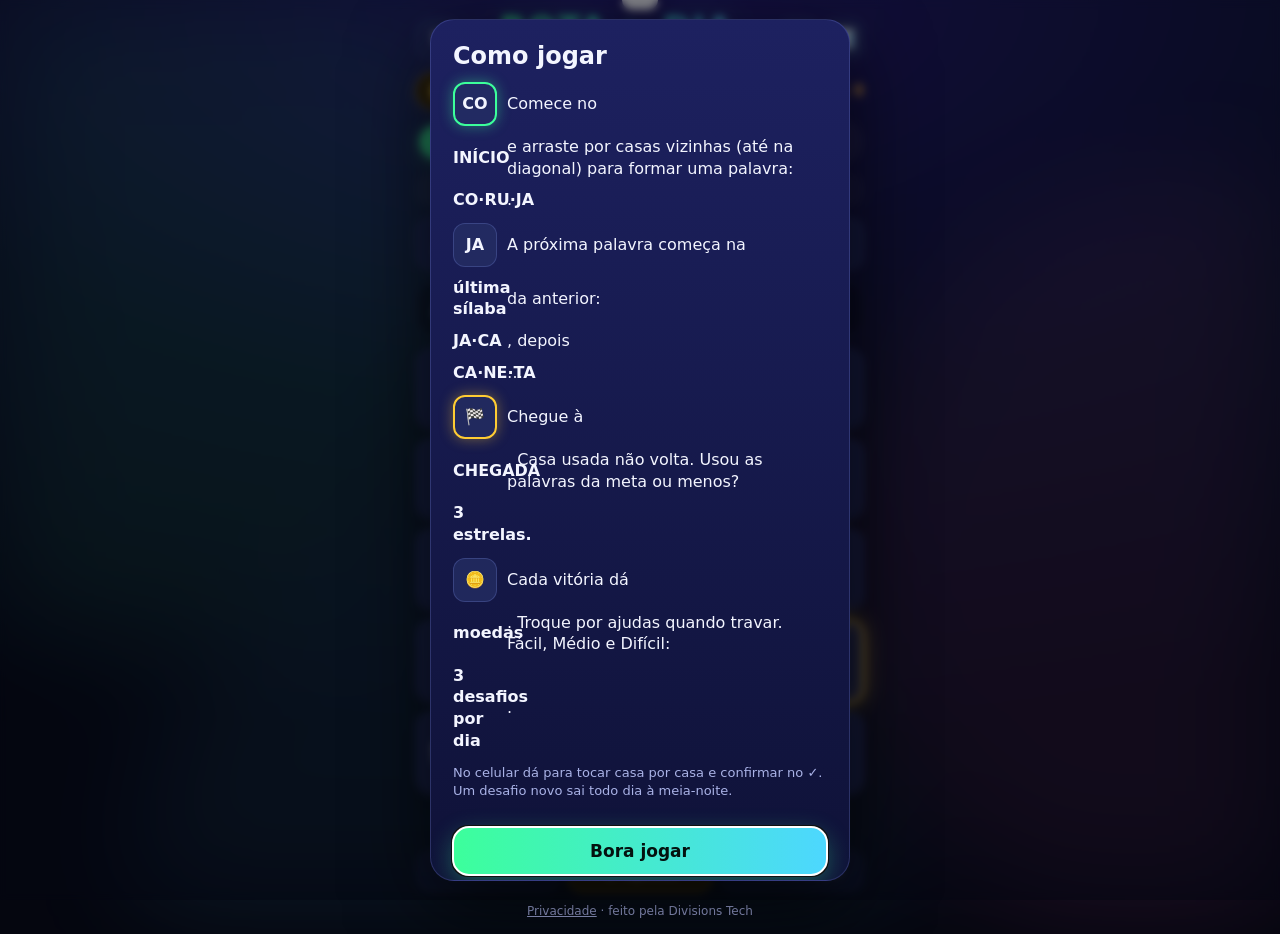
==== index.html @ 800c553f "jogos: Rota do Dia with coins, helps, levels and rewarded video ads Three daily levels, in-game coin" ====
<!doctype html>
<html lang="pt-BR">
<head>
  <meta charset="utf-8">
  <meta name="viewport" content="width=device-width, initial-scale=1, viewport-fit=cover">
  <title>Rota do Dia — o desafio de palavras de hoje</title>
  <meta name="description" content="Um desafio novo por dia: ligue o início à chegada formando palavras com sílabas. Grátis, em português, sem cadastro.">
  <meta name="theme-color" content="#0b1026">
  <meta property="og:title" content="Rota do Dia">
  <meta property="og:description" content="Ligue o início à chegada formando palavras. Um desafio novo todo dia.">
  <meta property="og:image" content="icones/og.png">
  <link rel="manifest" href="manifest.webmanifest">
  <link rel="icon" href="icones/icone.svg" type="image/svg+xml">
  <link rel="apple-touch-icon" href="icones/icone-192.png">
  <link rel="stylesheet" href="estilo.css">
</head>
<body>
  <div class="aurora" aria-hidden="true"><span></span><span></span><span></span></div>

  <main class="app">
    <header class="topo">
      <button class="icone" id="btn-ajuda" aria-label="Como jogar">?</button>
      <div class="marca">
        <h1>ROTA <em>do</em> DIA</h1>
        <p id="subtitulo">Carregando…</p>
      </div>
      <div class="acoes-topo">
        <button class="icone" id="btn-som" aria-label="Som ligado">🔊</button>
        <button class="icone" id="btn-stats" aria-label="Estatísticas">📊</button>
      </div>
    </header>

    <div class="barra-topo">
      <button class="moedas" id="btn-moedas" aria-label="Moedas e loja"><span class="moeda">🪙</span> <b id="saldo">0</b> <span class="mais">+</span></button>
      <span class="seq" id="seq-topo" title="Dias seguidos">🔥 0</span>
    </div>

    <nav class="modos" aria-label="Modo de jogo">
      <button class="modo ativo" data-modo="diario">Desafio do dia</button>
      <button class="modo" data-modo="treino">Treino livre</button>
    </nav>

    <nav class="niveis" aria-label="Dificuldade">
      <button class="nivel" data-nivel="facil">Fácil <i></i></button>
      <button class="nivel ativo" data-nivel="medio">Médio <i></i></button>
      <button class="nivel" data-nivel="dificil">Difícil <i></i></button>
    </nav>

    <section class="painel">
      <div class="meta"><span>Meta</span><strong id="meta">4 palavras</strong></div>
      <div class="meta"><span>Palavras</span><strong id="contagem">0</strong></div>
      <div class="meta"><span>Estrelas</span><strong id="estrelas-prev">⭐⭐⭐</strong></div>
    </section>

    <section class="previa" aria-live="polite">
      <div id="previa-texto" class="previa-texto">Arraste a partir do <b class="tag-inicio">INÍCIO</b></div>
      <div class="previa-botoes">
        <button id="btn-limpar" class="mini" aria-label="Limpar traço" hidden>✕</button>
        <button id="btn-ok" class="mini ok" aria-label="Confirmar palavra" hidden>✓</button>
      </div>
    </section>

    <section class="tabuleiro-wrap">
      <div id="tabuleiro" class="tabuleiro" role="grid" aria-label="Tabuleiro de sílabas"></div>
      <svg id="linhas" class="linhas" aria-hidden="true"></svg>
    </section>

    <section id="trilha" class="trilha" aria-label="Palavras da sua rota"></section>

    <section class="controles">
      <button id="btn-desfazer" class="ctrl">↩ Desfazer</button>
      <button id="btn-dica" class="ctrl destaque">💡 Ajudas</button>
      <button id="btn-recomecar" class="ctrl">⟲ Recomeçar</button>
    </section>

    <footer class="rodape">
      <a href="privacidade.html">Privacidade</a> · feito pela Divisions Tech
    </footer>
  </main>

  <div id="toast" class="toast" role="status" aria-live="polite"></div>
  <canvas id="confete" class="confete" aria-hidden="true"></canvas>

  <dialog id="dlg-ajuda" class="dlg">
    <h2>Como jogar</h2>
    <ol class="passos">
      <li><span class="ex inicio">CO</span> Comece no <b>INÍCIO</b> e arraste por casas vizinhas (até na diagonal) para formar uma palavra: <b>CO·RU·JA</b>.</li>
      <li><span class="ex">JA</span> A próxima palavra começa na <b>última sílaba</b> da anterior: <b>JA·CA</b>, depois <b>CA·NE·TA</b>…</li>
      <li><span class="ex fim">🏁</span> Chegue à <b>CHEGADA</b>. Casa usada não volta. Usou as palavras da meta ou menos? <b>3 estrelas.</b></li>
      <li><span class="ex">🪙</span> Cada vitória dá <b>moedas</b>. Troque por ajudas quando travar. Fácil, Médio e Difícil: <b>3 desafios por dia</b>.</li>
    </ol>
    <p class="nota">No celular dá para tocar casa por casa e confirmar no ✓. Um desafio novo sai todo dia à meia-noite.</p>
    <button class="grande" data-fechar>Bora jogar</button>
  </dialog>

  <dialog id="dlg-vitoria" class="dlg vitoria">
    <p class="selo" id="vit-selo">Rota completa!</p>
    <div class="estrelas-grandes" id="vit-estrelas"></div>
    <p class="vit-resumo" id="vit-resumo"></p>
    <div class="vit-rota" id="vit-rota"></div>
    <div class="premio" id="vit-premio" hidden>
      <span class="premio-valor">+<b id="vit-moedas">0</b> 🪙</span>
      <button class="video" id="btn-dobrar">▶ Dobrar com vídeo</button>
    </div>
    <button class="grande" id="btn-compartilhar">Compartilhar resultado</button>
    <div class="proximo" id="vit-proximo">Próximo desafio em <b id="contador">--:--:--</b></div>
    <div class="linha-botoes">
      <button class="secundario" id="btn-treinar">Treinar mais</button>
      <button class="secundario" data-fechar>Ver tabuleiro</button>
    </div>
  </dialog>

  <dialog id="dlg-stats" class="dlg">
    <h2>Suas estatísticas</h2>
    <div class="numeros">
      <div><strong id="st-jogos">0</strong><span>jogos</span></div>
      <div><strong id="st-vitorias">0</strong><span>rotas</span></div>
      <div><strong id="st-seq">0</strong><span>sequência</span></div>
      <div><strong id="st-melhor">0</strong><span>melhor</span></div>
    </div>
    <h3>Estrelas por rota</h3>
    <div class="barras" id="st-barras"></div>
    <p class="nota">Ficam só neste aparelho.</p>
    <button class="grande" data-fechar>Fechar</button>
  </dialog>

  <dialog id="dlg-loja" class="dlg loja">
    <div class="loja-topo">
      <h2>Ajudas e loja</h2>
      <span class="moedas fixo">🪙 <b id="loja-saldo">0</b></span>
    </div>

    <h3>Para esta partida</h3>
    <div class="itens">
      <div class="item">
        <span class="item-icone">🧭</span>
        <div><b>Próxima palavra</b><small>Acende uma palavra que leva até a chegada. Máx. ⭐⭐</small></div>
        <div class="item-botoes">
          <button class="comprar" data-ajuda="proxima">🪙 30</button>
          <button class="video mini-video" data-video-ajuda="proxima">▶ grátis</button>
        </div>
      </div>
      <div class="item">
        <span class="item-icone">🧹</span>
        <div><b>Limpar o tabuleiro</b><small>Apaga 5 casas que não servem para nada. Não perde estrela.</small></div>
        <div class="item-botoes"><button class="comprar" data-ajuda="apagar">🪙 20</button></div>
      </div>
      <div class="item">
        <span class="item-icone">🗺️</span>
        <div><b>Rota oficial</b><small>Mostra o caminho inteiro do desafio. Máx. ⭐⭐</small></div>
        <div class="item-botoes"><button class="comprar" data-ajuda="rota">🪙 60</button></div>
      </div>
    </div>

    <h3>Ganhe moedas</h3>
    <div class="itens">
      <div class="item" id="item-video-moedas">
        <span class="item-icone">🎬</span>
        <div><b>Assistir um vídeo</b><small>+25 moedas · <span id="videos-restantes">5</span> hoje</small></div>
        <div class="item-botoes"><button class="video" id="btn-video-moedas">▶ +25</button></div>
      </div>
      <div class="item">
        <span class="item-icone">📅</span>
        <div><b>Bônus diário</b><small>Abra o jogo todo dia: 10, 15, 20… até 60 moedas</small></div>
      </div>
    </div>

    <h3>Proteção</h3>
    <div class="itens">
      <div class="item">
        <span class="item-icone">🛡️</span>
        <div><b>Escudo de sequência</b><small>Salva seus dias seguidos se faltar um dia. Você tem <span id="escudos">0</span>.</small></div>
        <div class="item-botoes"><button class="comprar" data-ajuda="escudo">🪙 120</button></div>
      </div>
    </div>

    <h3>Temas do tabuleiro</h3>
    <div class="temas" id="temas"></div>

    <p class="nota">Moedas valem só dentro do jogo: não se compram nem se trocam por dinheiro.</p>
    <button class="grande" data-fechar>Voltar ao jogo</button>
  </dialog>

  <dialog id="dlg-bonus" class="dlg vitoria">
    <p class="selo">Bônus diário</p>
    <p class="bonus-dia" id="bonus-dia">Dia 1</p>
    <div class="bonus-valor">+<b id="bonus-valor">10</b> 🪙</div>
    <div class="bonus-trilha" id="bonus-trilha"></div>
    <button class="video grande-video" id="btn-bonus-dobrar">▶ Dobrar com vídeo</button>
    <button class="grande" data-fechar>Pegar</button>
  </dialog>

  <script type="module" src="jogo.js"></script>
</body>
</html>
---- estilo.css ----
:root {
  --bg: #0b1026;
  --bg2: #1a0b3a;
  --tile: rgba(38, 48, 102, 0.72);
  --tile-borda: rgba(140, 160, 255, 0.22);
  --texto: #f3f5ff;
  --suave: #a9b2e6;
  --inicio: #3cff9b;
  --fim: #ffcc33;
  --traco: #ffffff;
  --perigo: #ff5c7a;
  --raio: 16px;
  font-family: ui-rounded, "SF Pro Rounded", "Nunito", system-ui, "Segoe UI", Roboto, sans-serif;
  color-scheme: dark;
}

* { box-sizing: border-box; -webkit-tap-highlight-color: transparent; }

html, body { margin: 0; min-height: 100%; }

body {
  background: radial-gradient(120% 80% at 50% 0%, #22186b 0%, var(--bg) 55%, #05060f 100%);
  color: var(--texto);
  overflow-x: hidden;
}

button { font: inherit; color: inherit; cursor: pointer; border: 0; background: none; }

/* fundo animado */
.aurora { position: fixed; inset: 0; z-index: -1; overflow: hidden; filter: blur(60px); opacity: .55; }
.aurora span { position: absolute; width: 60vmax; height: 60vmax; border-radius: 50%; animation: flutua 18s ease-in-out infinite alternate; }
.aurora span:nth-child(1) { background: #3cff9b33; left: -20vmax; top: -10vmax; }
.aurora span:nth-child(2) { background: #ff6ad533; right: -25vmax; top: 20vh; animation-duration: 22s; }
.aurora span:nth-child(3) { background: #4dd7ff2e; left: 10vw; bottom: -30vmax; animation-duration: 26s; }
@keyframes flutua { to { transform: translate(8vmax, -6vmax) scale(1.15); } }

.app {
  max-width: 480px; margin: 0 auto; min-height: 100dvh;
  padding: max(12px, env(safe-area-inset-top)) 16px max(16px, env(safe-area-inset-bottom));
  display: flex; flex-direction: column; gap: 12px;
}

/* topo */
.topo { display: flex; align-items: center; justify-content: space-between; gap: 8px; }
.marca { text-align: center; }
.marca h1 {
  margin: 0; font-size: clamp(26px, 8vw, 34px); font-weight: 900; letter-spacing: .04em; line-height: 1;
  background: linear-gradient(90deg, var(--inicio), #4dd7ff 45%, #ff6ad5 75%, var(--fim));
  -webkit-background-clip: text; background-clip: text; color: transparent;
  filter: drop-shadow(0 0 18px #3cff9b44);
  background-size: 200% 100%; animation: brilho 6s linear infinite;
}
.marca h1 em { font-style: normal; font-size: .55em; vertical-align: middle; }
@keyframes brilho { to { background-position: 200% 0; } }
.marca p { margin: 4px 0 0; color: var(--suave); font-size: 13px; font-weight: 700; letter-spacing: .08em; text-transform: uppercase; }
.acoes-topo { display: flex; gap: 6px; }
.icone {
  width: 40px; height: 40px; border-radius: 12px; background: var(--tile); border: 1px solid var(--tile-borda);
  font-size: 18px; font-weight: 900; display: grid; place-items: center;
}
.icone:active { transform: scale(.94); }

/* modos */
.modos { display: grid; grid-template-columns: 1fr 1fr; background: #ffffff10; border-radius: 999px; padding: 4px; }
.modo { padding: 9px 0; border-radius: 999px; font-weight: 800; color: var(--suave); font-size: 14px; transition: .2s; }
.modo.ativo { background: linear-gradient(90deg, #3cff9b, #4dd7ff); color: #04110f; box-shadow: 0 4px 18px #3cff9b55; }

/* painel */
.painel { display: grid; grid-template-columns: repeat(3, 1fr); gap: 8px; }
.meta { background: var(--tile); border: 1px solid var(--tile-borda); border-radius: 14px; padding: 8px; text-align: center; }
.meta span { display: block; font-size: 11px; color: var(--suave); font-weight: 800; text-transform: uppercase; letter-spacing: .08em; }
.meta strong { font-size: 18px; font-weight: 900; }

/* prévia da palavra */
.previa {
  min-height: 54px; display: flex; align-items: center; justify-content: space-between; gap: 8px;
  background: #00000040; border: 1px solid var(--tile-borda); border-radius: 16px; padding: 8px 10px 8px 16px;
}
.previa-texto { font-size: 20px; font-weight: 900; letter-spacing: .06em; color: var(--suave); transition: color .2s; }
.previa-texto.ativo { color: var(--texto); text-shadow: 0 0 14px #ffffff66; }
.previa-texto.erro { color: var(--perigo); animation: treme .35s; }
.previa-texto.certo { color: var(--inicio); }
.tag-inicio { color: var(--inicio); }
.previa-botoes { display: flex; gap: 6px; }
.mini { width: 40px; height: 40px; border-radius: 12px; background: #ffffff18; font-size: 20px; font-weight: 900; }
.mini.ok { background: var(--inicio); color: #04110f; box-shadow: 0 0 18px #3cff9b88; }

/* tabuleiro */
.tabuleiro-wrap { position: relative; width: 100%; aspect-ratio: 1; }
.tabuleiro {
  position: absolute; inset: 0; z-index: 1; display: grid; grid-template-columns: repeat(5, 1fr); gap: 7px;
  touch-action: none; user-select: none; -webkit-user-select: none;
}
.linhas { position: absolute; inset: 0; width: 100%; height: 100%; pointer-events: none; overflow: visible; }
.linhas line { stroke-linecap: round; }

.casa {
  position: relative; border-radius: var(--raio); background: var(--tile); border: 1px solid var(--tile-borda);
  display: grid; place-items: center; font-size: clamp(17px, 5.4vw, 24px); font-weight: 900; letter-spacing: .02em;
  box-shadow: inset 0 -4px 0 #00000040, 0 6px 14px #00000040;
  transition: transform .14s ease, background .2s, box-shadow .2s, opacity .2s;
  animation: entra .5s backwards;
}
@keyframes entra { from { transform: scale(.4) rotate(-8deg); opacity: 0; } }
.casa .rot { position: absolute; top: 3px; font-size: 8px; letter-spacing: .1em; font-weight: 900; }
.casa.inicio { border: 2px solid var(--inicio); box-shadow: 0 0 22px #3cff9b88, inset 0 0 18px #3cff9b44; }
.casa.inicio .rot { color: var(--inicio); }
.casa.fim { border: 2px solid var(--fim); box-shadow: 0 0 22px #ffcc3388, inset 0 0 18px #ffcc3344; animation: entra .5s backwards, pulsa 1.6s ease-in-out infinite; }
.casa.fim .rot { color: var(--fim); }
@keyframes pulsa { 50% { box-shadow: 0 0 34px #ffcc33cc, inset 0 0 22px #ffcc3366; } }
.casa.cabeca { transform: scale(1.06); box-shadow: 0 0 0 3px #ffffff, 0 0 30px #ffffffaa; z-index: 2; }
.casa.usada { color: #04110f; border-color: transparent; }
.casa.no-traco { background: #ffffff; color: #0b1026; transform: scale(1.1); box-shadow: 0 0 26px #ffffffcc; z-index: 3; }
.casa.livre { border-color: #ffffff66; }
.casa.apagada { opacity: .35; }
.casa.dica { animation: dica .6s ease-in-out 2; }
@keyframes dica { 50% { background: var(--fim); color: #1a1200; transform: scale(1.12); } }
.casa.acerto { animation: acerto .5s ease; }
@keyframes acerto { 40% { transform: scale(1.22) rotate(4deg); } }
.tabuleiro.treme { animation: treme .35s; }
@keyframes treme { 20%, 60% { transform: translateX(-6px); } 40%, 80% { transform: translateX(6px); } }

/* trilha */
.trilha { display: flex; flex-wrap: wrap; gap: 6px; min-height: 30px; }
.chip { padding: 5px 11px; border-radius: 999px; font-weight: 900; font-size: 13px; color: #04110f; animation: chip .35s backwards; }
@keyframes chip { from { transform: translateY(8px) scale(.6); opacity: 0; } }

/* controles */
.controles { display: grid; grid-template-columns: repeat(3, 1fr); gap: 8px; }
.ctrl { padding: 12px 0; border-radius: 14px; background: var(--tile); border: 1px solid var(--tile-borda); font-weight: 800; font-size: 14px; }
.ctrl:active { transform: scale(.96); }
.ctrl:disabled { opacity: .4; }

.rodape { margin-top: auto; text-align: center; font-size: 12px; color: var(--suave); }
.rodape a { color: var(--suave); }

/* aviso */
.toast {
  position: fixed; left: 50%; top: 18px; transform: translate(-50%, -140%); z-index: 40;
  background: #ffffff; color: #0b1026; font-weight: 800; padding: 10px 18px; border-radius: 999px;
  box-shadow: 0 10px 30px #0008; transition: transform .3s cubic-bezier(.2, 1.4, .4, 1); max-width: 92vw; text-align: center;
}
.toast.mostra { transform: translate(-50%, 0); }

.confete { position: fixed; inset: 0; width: 100%; height: 100%; pointer-events: none; z-index: 30; }

/* janelas */
.dlg {
  width: min(420px, calc(100vw - 32px)); border: 1px solid var(--tile-borda); border-radius: 24px; padding: 22px;
  background: linear-gradient(180deg, #1d2160, #0f1238); color: var(--texto); box-shadow: 0 30px 80px #000a;
}
.dlg::backdrop { background: #04061280; backdrop-filter: blur(4px); }
.dlg[open] { animation: abre .35s cubic-bezier(.2, 1.4, .4, 1); }
@keyframes abre { from { transform: scale(.85) translateY(20px); opacity: 0; } }
.dlg h2 { margin: 0 0 12px; font-size: 24px; font-weight: 900; }
.dlg h3 { margin: 16px 0 8px; font-size: 14px; color: var(--suave); text-transform: uppercase; letter-spacing: .08em; }
.passos { padding: 0; margin: 0; list-style: none; display: grid; gap: 12px; }
.passos li { display: grid; grid-template-columns: 44px 1fr; gap: 10px; align-items: center; line-height: 1.35; }
.ex { width: 44px; height: 44px; border-radius: 12px; display: grid; place-items: center; font-weight: 900; background: var(--tile); border: 1px solid var(--tile-borda); }
.ex.inicio { border: 2px solid var(--inicio); box-shadow: 0 0 14px #3cff9b66; }
.ex.fim { border: 2px solid var(--fim); box-shadow: 0 0 14px #ffcc3366; }
.nota { color: var(--suave); font-size: 13px; line-height: 1.4; }
.grande {
  width: 100%; margin-top: 14px; padding: 14px; border-radius: 16px; font-weight: 900; font-size: 17px; color: #04110f;
  background: linear-gradient(90deg, #3cff9b, #4dd7ff); box-shadow: 0 8px 26px #3cff9b55;
}
.grande:active { transform: scale(.98); }
.secundario { flex: 1; padding: 12px; border-radius: 14px; background: #ffffff14; font-weight: 800; }
.linha-botoes { display: flex; gap: 8px; margin-top: 10px; }

.vitoria { text-align: center; }
.selo { margin: 0; font-size: 28px; font-weight: 900; background: linear-gradient(90deg, var(--fim), #ff6ad5); -webkit-background-clip: text; background-clip: text; color: transparent; }
.estrelas-grandes { font-size: 46px; margin: 8px 0; letter-spacing: 6px; }
.estrelas-grandes span { display: inline-block; animation: estrela .5s cubic-bezier(.2, 1.6, .4, 1) backwards; }
.estrelas-grandes span.apagada { filter: grayscale(1) brightness(.4); }
@keyframes estrela { from { transform: scale(0) rotate(-120deg); } }
.vit-resumo { margin: 0; color: var(--suave); font-weight: 700; }
.vit-rota { display: flex; flex-wrap: wrap; gap: 6px; justify-content: center; margin: 12px 0 0; }
.proximo { margin-top: 12px; color: var(--suave); font-size: 14px; }
.proximo b { color: var(--texto); font-variant-numeric: tabular-nums; }

.numeros { display: grid; grid-template-columns: repeat(4, 1fr); text-align: center; gap: 6px; }
.numeros strong { display: block; font-size: 28px; font-weight: 900; }
.numeros span { font-size: 11px; color: var(--suave); text-transform: uppercase; font-weight: 800; }
.barras { display: grid; gap: 6px; }
.barra { display: grid; grid-template-columns: 52px 1fr; gap: 8px; align-items: center; font-size: 13px; }
.barra i { display: block; height: 22px; min-width: 22px; border-radius: 8px; background: linear-gradient(90deg, #3cff9b, #4dd7ff); color: #04110f; font-style: normal; font-weight: 900; text-align: right; padding: 2px 8px; }

/* moedas e sequência */
.barra-topo { display: flex; justify-content: space-between; align-items: center; margin-top: -4px; }
.moedas {
  display: inline-flex; align-items: center; gap: 6px; padding: 6px 8px 6px 12px; border-radius: 999px;
  background: linear-gradient(90deg, #3a2a00, #5a4100); border: 1px solid #ffcc3388; font-weight: 900; font-size: 16px;
  box-shadow: 0 0 16px #ffcc3333;
}
.moedas b { color: #ffe27a; font-variant-numeric: tabular-nums; min-width: 2ch; }
.moedas .mais { width: 22px; height: 22px; border-radius: 50%; background: #ffcc33; color: #2a1d00; display: grid; place-items: center; font-size: 15px; }
.moedas.fixo { padding: 6px 12px; }
.moedas.pula { animation: pula .6s cubic-bezier(.2, 1.6, .4, 1); }
@keyframes pula { 40% { transform: scale(1.25); box-shadow: 0 0 30px #ffcc33aa; } }
.seq { font-weight: 900; color: #ffb547; font-size: 15px; }
.moeda-voa { position: fixed; z-index: 50; font-size: 26px; pointer-events: none; transition: transform .8s cubic-bezier(.5, -0.3, .7, 1), opacity .8s; }

/* níveis */
.niveis { display: grid; grid-template-columns: repeat(3, 1fr); gap: 6px; }
.nivel { padding: 7px 0; border-radius: 12px; font-weight: 800; font-size: 13px; color: var(--suave); background: #ffffff0d; border: 1px solid transparent; }
.nivel.ativo { color: var(--texto); border-color: #ffffff55; background: #ffffff1a; }
.nivel[data-nivel="facil"].ativo { border-color: var(--inicio); }
.nivel[data-nivel="dificil"].ativo { border-color: #ff5c7a; }
.nivel i { font-style: normal; color: var(--inicio); }

.ctrl.destaque { background: linear-gradient(180deg, #4a3a00, #2c2200); border-color: #ffcc3388; }

/* casas apagadas pela ajuda e sugestão */
.casa.limpa { opacity: .12; transform: scale(.85); }
.casa.sugerida { box-shadow: 0 0 0 3px var(--fim), 0 0 24px #ffcc33aa; }

/* prêmio na vitória */
.premio { display: flex; align-items: center; justify-content: center; gap: 10px; margin-top: 14px; }
.premio-valor { font-size: 28px; font-weight: 900; color: #ffe27a; text-shadow: 0 0 18px #ffcc3388; }
.video {
  padding: 10px 14px; border-radius: 14px; font-weight: 900; color: #1a0b00;
  background: linear-gradient(90deg, #ffcc33, #ff8a3d); box-shadow: 0 6px 20px #ff8a3d55; animation: chama 1.8s ease-in-out infinite;
}
.video:disabled { animation: none; filter: grayscale(1); opacity: .5; }
@keyframes chama { 50% { transform: scale(1.04); box-shadow: 0 6px 28px #ff8a3d99; } }
.grande-video { width: 100%; margin-top: 14px; padding: 14px; font-size: 17px; }

/* loja */
.loja { max-height: 88dvh; overflow-y: auto; }
.loja-topo { display: flex; justify-content: space-between; align-items: center; }
.loja-topo h2 { margin: 0; }
.itens { display: grid; gap: 8px; }
.item { display: grid; grid-template-columns: 34px 1fr auto; gap: 10px; align-items: center; background: #ffffff0d; border-radius: 14px; padding: 10px; }
.item-icone { font-size: 24px; text-align: center; }
.item b { display: block; font-size: 15px; }
.item small { color: var(--suave); font-size: 12px; line-height: 1.3; display: block; }
.item-botoes { display: grid; gap: 6px; }
.comprar { padding: 8px 12px; border-radius: 12px; font-weight: 900; background: #ffcc3322; border: 1px solid #ffcc3388; color: #ffe27a; white-space: nowrap; }
.comprar:disabled { opacity: .4; }
.mini-video { padding: 6px 10px; font-size: 12px; }
.temas { display: grid; grid-template-columns: repeat(2, 1fr); gap: 8px; }
.tema { padding: 10px; border-radius: 14px; border: 2px solid transparent; text-align: left; font-weight: 800; background: #ffffff0d; }
.tema.ativo { border-color: var(--inicio); }
.tema .amostra { display: flex; gap: 4px; margin-bottom: 6px; }
.tema .amostra i { width: 18px; height: 18px; border-radius: 5px; }
.tema small { display: block; color: var(--suave); font-weight: 700; }

/* bônus */
.bonus-dia { margin: 4px 0 0; color: var(--suave); font-weight: 800; }
.bonus-valor { font-size: 52px; font-weight: 900; color: #ffe27a; text-shadow: 0 0 24px #ffcc3388; animation: estrela .6s cubic-bezier(.2, 1.6, .4, 1); }
.bonus-trilha { display: grid; grid-template-columns: repeat(7, 1fr); gap: 4px; margin-top: 8px; }
.bonus-trilha span { padding: 6px 0; border-radius: 8px; background: #ffffff10; font-size: 11px; font-weight: 800; color: var(--suave); }
.bonus-trilha span.feito { background: #ffcc33; color: #2a1d00; }

/* anúncio simulado */
.anuncio-teste { position: fixed; inset: 0; z-index: 60; background: #000d; display: grid; place-items: center; padding: 16px; }
.anuncio-caixa { width: min(360px, 100%); background: #11131f; border: 1px dashed #ffcc33; border-radius: 20px; padding: 22px; text-align: center; }
.anuncio-tag { margin: 0; color: #ffcc33; font-weight: 900; letter-spacing: .12em; font-size: 12px; }
.anuncio-titulo { font-size: 22px; font-weight: 900; margin: 8px 0; }
.anuncio-nota { color: var(--suave); font-size: 13px; }
.anuncio-barra { height: 8px; border-radius: 8px; background: #ffffff1a; overflow: hidden; margin: 16px 0; }
.anuncio-barra i { display: block; height: 100%; width: 0; background: #ffcc33; transition: width 1s linear; }
.anuncio-fechar { padding: 10px 18px; border-radius: 12px; background: #ffffff1a; font-weight: 800; }
.anuncio-fechar.pronto { background: var(--inicio); color: #04110f; }

/* temas comprados */
body[data-tema="oceano"] { --tile: rgba(10, 70, 110, .75); --tile-borda: rgba(120, 220, 255, .3); background: radial-gradient(120% 80% at 50% 0%, #0a4f7a 0%, #04223a 55%, #010a14 100%); }
body[data-tema="pordosol"] { --tile: rgba(110, 30, 70, .72); --tile-borda: rgba(255, 160, 120, .3); background: radial-gradient(120% 80% at 50% 0%, #a83a3a 0%, #3a0f2e 55%, #12030c 100%); }
body[data-tema="ouro"] { --tile: rgba(70, 52, 10, .8); --tile-borda: rgba(255, 210, 90, .45); background: radial-gradient(120% 80% at 50% 0%, #6b5210 0%, #2a1f05 55%, #0c0802 100%); }
body[data-tema="ouro"] .casa { color: #ffe9a8; }

@media (prefers-reduced-motion: reduce) {
  *, *::before, *::after { animation-duration: .01ms !important; animation-iteration-count: 1 !important; transition: none !important; }
}
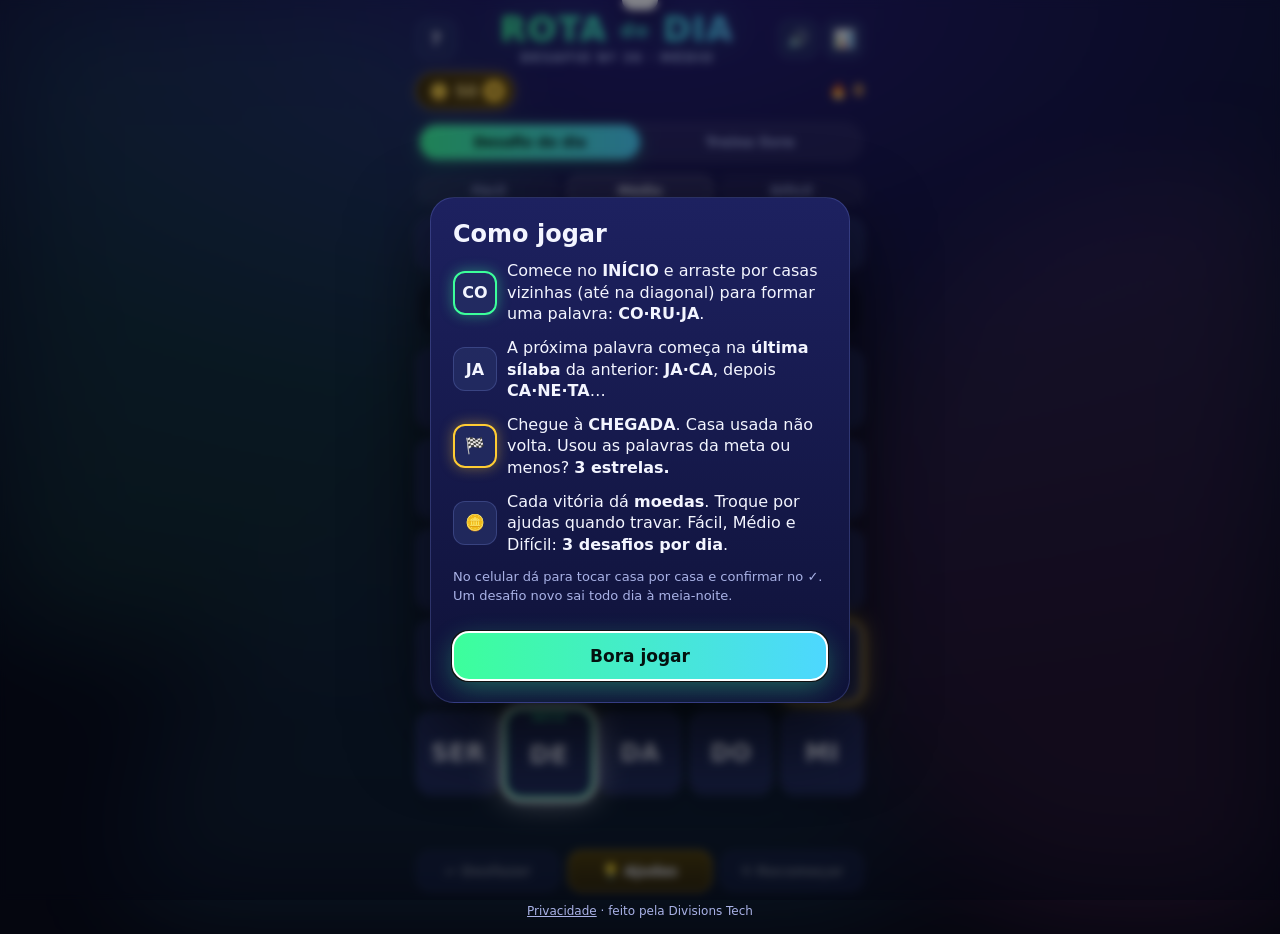
==== commit 6b52fdba: "jogos: fix how-to-play layout; published Rota do Dia at trevoapostas.com Co-Authored-By: Claude Opus" ====
--- a/index.html
+++ b/index.html
@@ -6,6 +6,7 @@
   <title>Rota do Dia — o desafio de palavras de hoje</title>
   <meta name="description" content="Um desafio novo por dia: ligue o início à chegada formando palavras com sílabas. Grátis, em português, sem cadastro.">
   <meta name="theme-color" content="#0b1026">
+  <meta name="google-adsense-account" content="ca-pub-2652635400119337">
   <meta property="og:title" content="Rota do Dia">
   <meta property="og:description" content="Ligue o início à chegada formando palavras. Um desafio novo todo dia.">
   <meta property="og:image" content="icones/og.png">
@@ -84,10 +85,10 @@
   <dialog id="dlg-ajuda" class="dlg">
     <h2>Como jogar</h2>
     <ol class="passos">
-      <li><span class="ex inicio">CO</span> Comece no <b>INÍCIO</b> e arraste por casas vizinhas (até na diagonal) para formar uma palavra: <b>CO·RU·JA</b>.</li>
-      <li><span class="ex">JA</span> A próxima palavra começa na <b>última sílaba</b> da anterior: <b>JA·CA</b>, depois <b>CA·NE·TA</b>…</li>
-      <li><span class="ex fim">🏁</span> Chegue à <b>CHEGADA</b>. Casa usada não volta. Usou as palavras da meta ou menos? <b>3 estrelas.</b></li>
-      <li><span class="ex">🪙</span> Cada vitória dá <b>moedas</b>. Troque por ajudas quando travar. Fácil, Médio e Difícil: <b>3 desafios por dia</b>.</li>
+      <li><span class="ex inicio">CO</span><span>Comece no <b>INÍCIO</b> e arraste por casas vizinhas (até na diagonal) para formar uma palavra: <b>CO·RU·JA</b>.</span></li>
+      <li><span class="ex">JA</span><span>A próxima palavra começa na <b>última sílaba</b> da anterior: <b>JA·CA</b>, depois <b>CA·NE·TA</b>…</span></li>
+      <li><span class="ex fim">🏁</span><span>Chegue à <b>CHEGADA</b>. Casa usada não volta. Usou as palavras da meta ou menos? <b>3 estrelas.</b></span></li>
+      <li><span class="ex">🪙</span><span>Cada vitória dá <b>moedas</b>. Troque por ajudas quando travar. Fácil, Médio e Difícil: <b>3 desafios por dia</b>.</span></li>
     </ol>
     <p class="nota">No celular dá para tocar casa por casa e confirmar no ✓. Um desafio novo sai todo dia à meia-noite.</p>
     <button class="grande" data-fechar>Bora jogar</button>
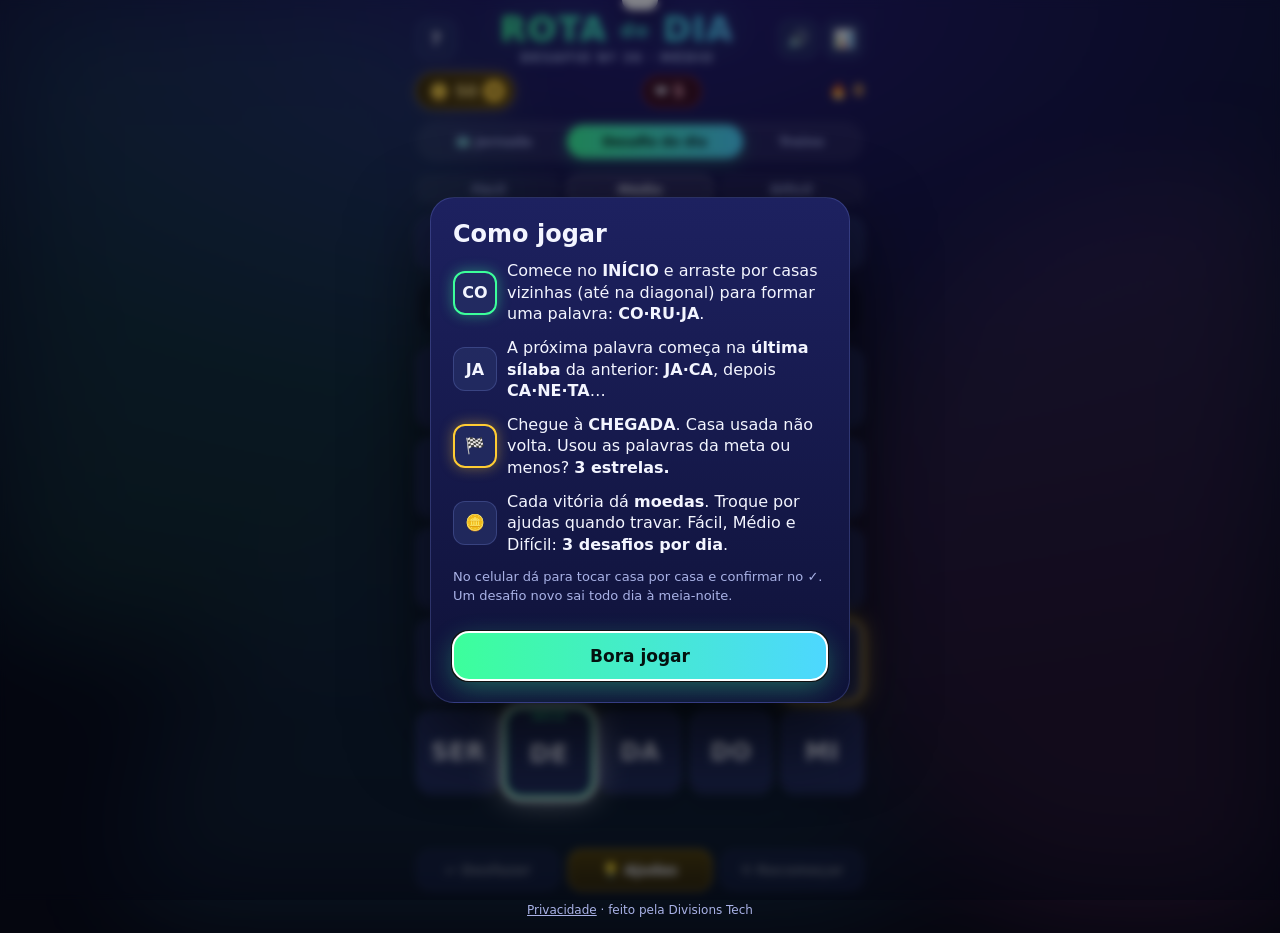
==== commit 2a6d4f7e: "jogos: Jornada mode with levels, lives, rocks, required star and more rewarded videos Co-Authored-By" ====
--- a/index.html
+++ b/index.html
@@ -33,13 +33,20 @@
 
     <div class="barra-topo">
       <button class="moedas" id="btn-moedas" aria-label="Moedas e loja"><span class="moeda">🪙</span> <b id="saldo">0</b> <span class="mais">+</span></button>
+      <button class="vidas" id="btn-vidas" aria-label="Vidas">❤️ <b id="vidas-n">5</b> <small id="vidas-tempo"></small></button>
       <span class="seq" id="seq-topo" title="Dias seguidos">🔥 0</span>
     </div>
 
-    <nav class="modos" aria-label="Modo de jogo">
+    <nav class="modos tres" aria-label="Modo de jogo">
+      <button class="modo" data-modo="jornada">🗺️ Jornada</button>
       <button class="modo ativo" data-modo="diario">Desafio do dia</button>
-      <button class="modo" data-modo="treino">Treino livre</button>
+      <button class="modo" data-modo="treino">Treino</button>
     </nav>
+
+    <div class="faixa-fase" id="faixa-fase" hidden>
+      <button class="mapa-btn" id="btn-mapa">🗺️ Mapa</button>
+      <span id="fase-regras"></span>
+    </div>
 
     <nav class="niveis" aria-label="Dificuldade">
       <button class="nivel" data-nivel="facil">Fácil <i></i></button>
@@ -166,6 +173,18 @@
       </div>
     </div>
 
+    <h3>Jornada</h3>
+    <div class="itens">
+      <div class="item">
+        <span class="item-icone">❤️</span>
+        <div><b>Encher vidas</b><small>Volta para 5 vidas na hora.</small></div>
+        <div class="item-botoes">
+          <button class="comprar" data-ajuda="vidas">🪙 60</button>
+          <button class="video mini-video" id="btn-loja-vida">▶ +1</button>
+        </div>
+      </div>
+    </div>
+
     <h3>Proteção</h3>
     <div class="itens">
       <div class="item">
@@ -180,6 +199,39 @@
 
     <p class="nota">Moedas valem só dentro do jogo: não se compram nem se trocam por dinheiro.</p>
     <button class="grande" data-fechar>Voltar ao jogo</button>
+  </dialog>
+
+  <dialog id="dlg-mapa" class="dlg mapa">
+    <div class="loja-topo">
+      <h2>Jornada</h2>
+      <span class="estrelas-total" id="mapa-estrelas">⭐ 0</span>
+    </div>
+    <p class="nota">Cada fase fica mais difícil: menos palavras de sobra, pedras no caminho e casas ⭐ obrigatórias. Baú de moedas a cada 10 fases.</p>
+    <div class="trilha-mapa" id="trilha-mapa"></div>
+    <button class="grande" data-fechar>Fechar</button>
+  </dialog>
+
+  <dialog id="dlg-derrota" class="dlg vitoria">
+    <p class="selo derrota-selo">Acabaram as palavras!</p>
+    <p class="vit-resumo" id="derrota-resumo">Faltou pouco.</p>
+    <button class="video grande-video" id="btn-extra-video">▶ +2 palavras com vídeo</button>
+    <button class="grande" id="btn-extra-moedas">🪙 40 · +2 palavras</button>
+    <div class="linha-botoes">
+      <button class="secundario" id="btn-desistir">Tentar de novo (−1 ❤️)</button>
+      <button class="secundario" id="btn-derrota-mapa">Mapa</button>
+    </div>
+  </dialog>
+
+  <dialog id="dlg-vidas" class="dlg vitoria">
+    <p class="selo">Vidas</p>
+    <div class="bonus-valor">❤️ <b id="dlg-vidas-n">0</b>/5</div>
+    <p class="vit-resumo" id="dlg-vidas-tempo">Próxima vida em --:--</p>
+    <button class="video grande-video" id="btn-vida-video">▶ +1 vida com vídeo</button>
+    <button class="grande" id="btn-vida-moedas">🪙 60 · encher vidas</button>
+    <div class="linha-botoes">
+      <button class="secundario" id="btn-vidas-diario">Jogar o desafio do dia</button>
+      <button class="secundario" data-fechar>Fechar</button>
+    </div>
   </dialog>
 
   <dialog id="dlg-bonus" class="dlg vitoria">
--- a/estilo.css
+++ b/estilo.css
@@ -15,6 +15,7 @@
 }
 
 * { box-sizing: border-box; -webkit-tap-highlight-color: transparent; }
+[hidden] { display: none !important; }
 
 html, body { margin: 0; min-height: 100%; }
 
@@ -200,6 +201,34 @@
 @keyframes pula { 40% { transform: scale(1.25); box-shadow: 0 0 30px #ffcc33aa; } }
 .seq { font-weight: 900; color: #ffb547; font-size: 15px; }
 .moeda-voa { position: fixed; z-index: 50; font-size: 26px; pointer-events: none; transition: transform .8s cubic-bezier(.5, -0.3, .7, 1), opacity .8s; }
+
+/* vidas e jornada */
+.vidas { display: inline-flex; align-items: center; gap: 5px; padding: 6px 12px; border-radius: 999px; background: #3a0d1c; border: 1px solid #ff5c7a88; font-weight: 900; }
+.vidas b { color: #ffb3c1; }
+.vidas small { color: var(--suave); font-weight: 800; font-variant-numeric: tabular-nums; }
+.modos.tres { grid-template-columns: 1fr 1.2fr .8fr; }
+.modos.tres .modo { font-size: 13px; }
+.faixa-fase { display: flex; align-items: center; gap: 10px; font-size: 13px; color: var(--suave); font-weight: 800; }
+.mapa-btn { padding: 8px 12px; border-radius: 12px; background: #ffffff14; font-weight: 900; color: var(--texto); }
+.casa.pedra { background: repeating-linear-gradient(45deg, #2a2e45, #2a2e45 6px, #22263a 6px, #22263a 12px); color: #6b7194; }
+.casa.pedra::after { content: "🪨"; position: absolute; font-size: 26px; }
+.casa .selo-moeda, .casa .selo-estrela { position: absolute; bottom: 2px; right: 4px; font-size: 13px; }
+.casa.obrigatoria { box-shadow: 0 0 0 2px #ffcc33, 0 0 18px #ffcc3377; }
+.estrelas-total { font-weight: 900; color: #ffe27a; }
+.trilha-mapa { display: flex; flex-direction: column-reverse; gap: 6px; max-height: 60dvh; overflow-y: auto; padding: 8px 0; }
+.no-fase {
+  width: 64px; height: 64px; border-radius: 50%; display: grid; place-items: center; font-weight: 900; font-size: 20px;
+  background: var(--tile); border: 2px solid var(--tile-borda); position: relative; flex: none;
+}
+.linha-fase { display: flex; align-items: center; gap: 10px; }
+.linha-fase:nth-child(4n+1) { padding-left: 8%; } .linha-fase:nth-child(4n+2) { padding-left: 34%; }
+.linha-fase:nth-child(4n+3) { padding-left: 60%; } .linha-fase:nth-child(4n) { padding-left: 34%; }
+.no-fase.feita { background: linear-gradient(180deg, #3cff9b, #1fae6a); color: #04110f; border-color: transparent; }
+.no-fase.atual { background: linear-gradient(180deg, #ffcc33, #ff8a3d); color: #1a0b00; animation: pulsa 1.4s infinite; border-color: #fff; }
+.no-fase.trancada { opacity: .4; }
+.no-fase small { position: absolute; bottom: -14px; font-size: 11px; letter-spacing: -1px; }
+.bau { font-size: 26px; }
+.derrota-selo { background: linear-gradient(90deg, #ff5c7a, #ffb547); -webkit-background-clip: text; background-clip: text; }
 
 /* níveis */
 .niveis { display: grid; grid-template-columns: repeat(3, 1fr); gap: 6px; }
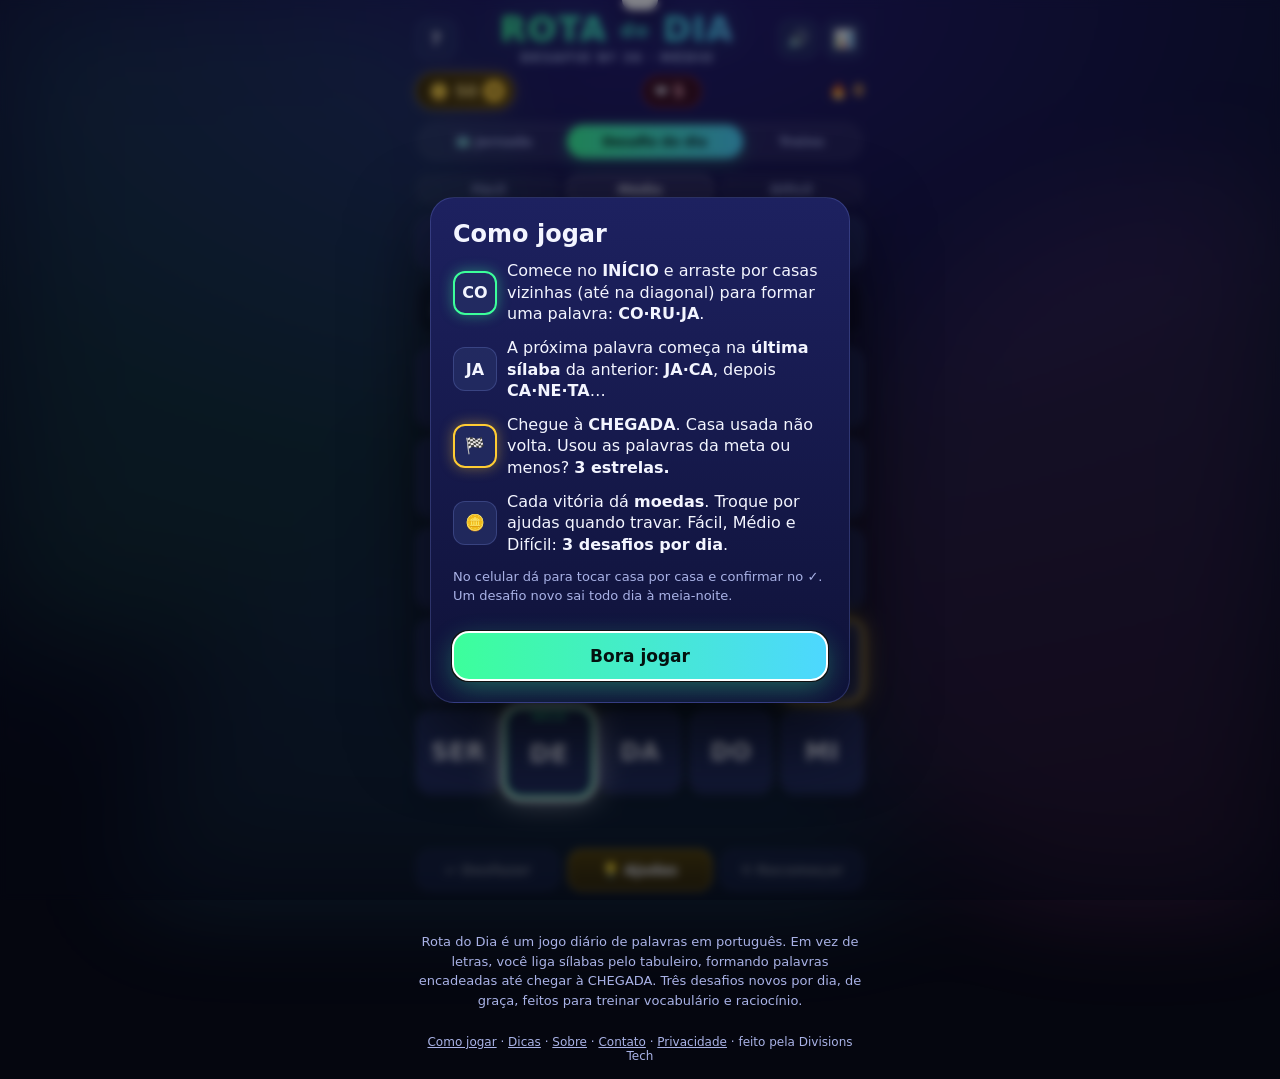
==== commit 9f3fcf6d: "marketing, ops: Achadinhos funnel, Black Friday novelinhas, WhatsApp agent and Rota do Dia pages - m" ====
--- a/index.html
+++ b/index.html
@@ -81,8 +81,12 @@
       <button id="btn-recomecar" class="ctrl">⟲ Recomeçar</button>
     </section>
 
+    <section class="sobre-jogo" style="font-size:13px;line-height:1.5;color:var(--suave);margin-top:16px;text-align:center">
+      <p>Rota do Dia é um jogo diário de palavras em português. Em vez de letras, você liga sílabas pelo tabuleiro, formando palavras encadeadas até chegar à CHEGADA. Três desafios novos por dia, de graça, feitos para treinar vocabulário e raciocínio.</p>
+    </section>
+
     <footer class="rodape">
-      <a href="privacidade.html">Privacidade</a> · feito pela Divisions Tech
+      <a href="como-jogar.html">Como jogar</a> · <a href="dicas.html">Dicas</a> · <a href="sobre.html">Sobre</a> · <a href="contato.html">Contato</a> · <a href="privacidade.html">Privacidade</a> · feito pela Divisions Tech
     </footer>
   </main>
 
@@ -138,6 +142,21 @@
       <span class="moedas fixo">🪙 <b id="loja-saldo">0</b></span>
     </div>
 
+    <section id="loja-paga" hidden>
+      <h3>Pacotes de moedas <span class="tag-teste" id="tag-teste" hidden>MODO TESTE</span></h3>
+      <div class="pacotes" id="pacotes"></div>
+      <p class="nota">Pagamento por Pix ou cartão, dentro do jogo, pelo Mercado Pago. Moedas valem só no jogo e não
+        se trocam por dinheiro. <a href="termos.html" target="_blank">Termos de compra</a>.</p>
+      <details class="recuperar">
+        <summary>Trocou de celular? Recuperar compras</summary>
+        <p class="nota" id="meu-codigo"></p>
+        <div class="linha-botoes">
+          <input id="codigo-recuperar" placeholder="XXXX-XXXX-XXXX" maxlength="14" autocomplete="off">
+          <button class="secundario" id="btn-recuperar">Recuperar</button>
+        </div>
+      </details>
+    </section>
+
     <h3>Para esta partida</h3>
     <div class="itens">
       <div class="item">
@@ -199,6 +218,23 @@
 
     <p class="nota">Moedas valem só dentro do jogo: não se compram nem se trocam por dinheiro.</p>
     <button class="grande" data-fechar>Voltar ao jogo</button>
+  </dialog>
+
+  <dialog id="dlg-pagamento" class="dlg pagamento">
+    <div class="loja-topo">
+      <h2 id="pag-titulo">Comprar</h2>
+      <b class="pag-preco" id="pag-preco"></b>
+    </div>
+    <div id="brick-pagamento"></div>
+    <div id="pag-pix" class="pag-pix" hidden>
+      <p class="selo">Pague com Pix</p>
+      <img id="pix-qr" alt="QR code do Pix">
+      <button class="grande" id="btn-pix-copiar">Copiar código Pix</button>
+      <p class="nota" id="pix-status">Aguardando o pagamento… as moedas entram sozinhas. O código vale 30 minutos.</p>
+      <button class="secundario largo" id="btn-pix-cartao">Pagar com cartão</button>
+    </div>
+    <p class="nota" id="pag-msg"></p>
+    <button class="secundario largo" id="btn-pag-fechar">Fechar</button>
   </dialog>
 
   <dialog id="dlg-mapa" class="dlg mapa">
--- a/estilo.css
+++ b/estilo.css
@@ -229,6 +229,25 @@
 .no-fase small { position: absolute; bottom: -14px; font-size: 11px; letter-spacing: -1px; }
 .bau { font-size: 26px; }
 .derrota-selo { background: linear-gradient(90deg, #ff5c7a, #ffb547); -webkit-background-clip: text; background-clip: text; }
+
+/* loja paga */
+.pacotes { display: grid; grid-template-columns: repeat(2, 1fr); gap: 8px; }
+.pacote {
+  padding: 14px 10px; border-radius: 16px; text-align: center; background: linear-gradient(180deg, #3a2a00, #221800);
+  border: 1px solid #ffcc3388; position: relative;
+}
+.pacote b { display: block; font-size: 22px; color: #ffe27a; }
+.pacote span { display: block; font-size: 12px; color: var(--suave); font-weight: 800; margin: 2px 0 8px; }
+.pacote i { font-style: normal; display: inline-block; padding: 6px 12px; border-radius: 10px; background: var(--inicio); color: #04110f; font-weight: 900; }
+.pacote .fita { position: absolute; top: -8px; left: 50%; transform: translateX(-50%); background: #ff5c7a; color: #fff; font-size: 10px; font-weight: 900; padding: 2px 8px; border-radius: 999px; white-space: nowrap; }
+.tag-teste { font-size: 10px; background: #ff5c7a; color: #fff; padding: 2px 6px; border-radius: 6px; vertical-align: middle; }
+.recuperar summary { cursor: pointer; color: var(--suave); font-weight: 800; font-size: 13px; margin-top: 8px; }
+.recuperar input { flex: 2; padding: 10px; border-radius: 12px; border: 1px solid var(--tile-borda); background: #0006; color: var(--texto); font: inherit; text-transform: uppercase; }
+.pagamento { max-height: 92dvh; overflow-y: auto; }
+.pag-preco { color: #ffe27a; font-size: 20px; }
+.pag-pix { text-align: center; }
+.pag-pix img { width: 220px; height: 220px; background: #fff; border-radius: 12px; padding: 8px; }
+.largo { width: 100%; margin-top: 10px; }
 
 /* níveis */
 .niveis { display: grid; grid-template-columns: repeat(3, 1fr); gap: 6px; }
